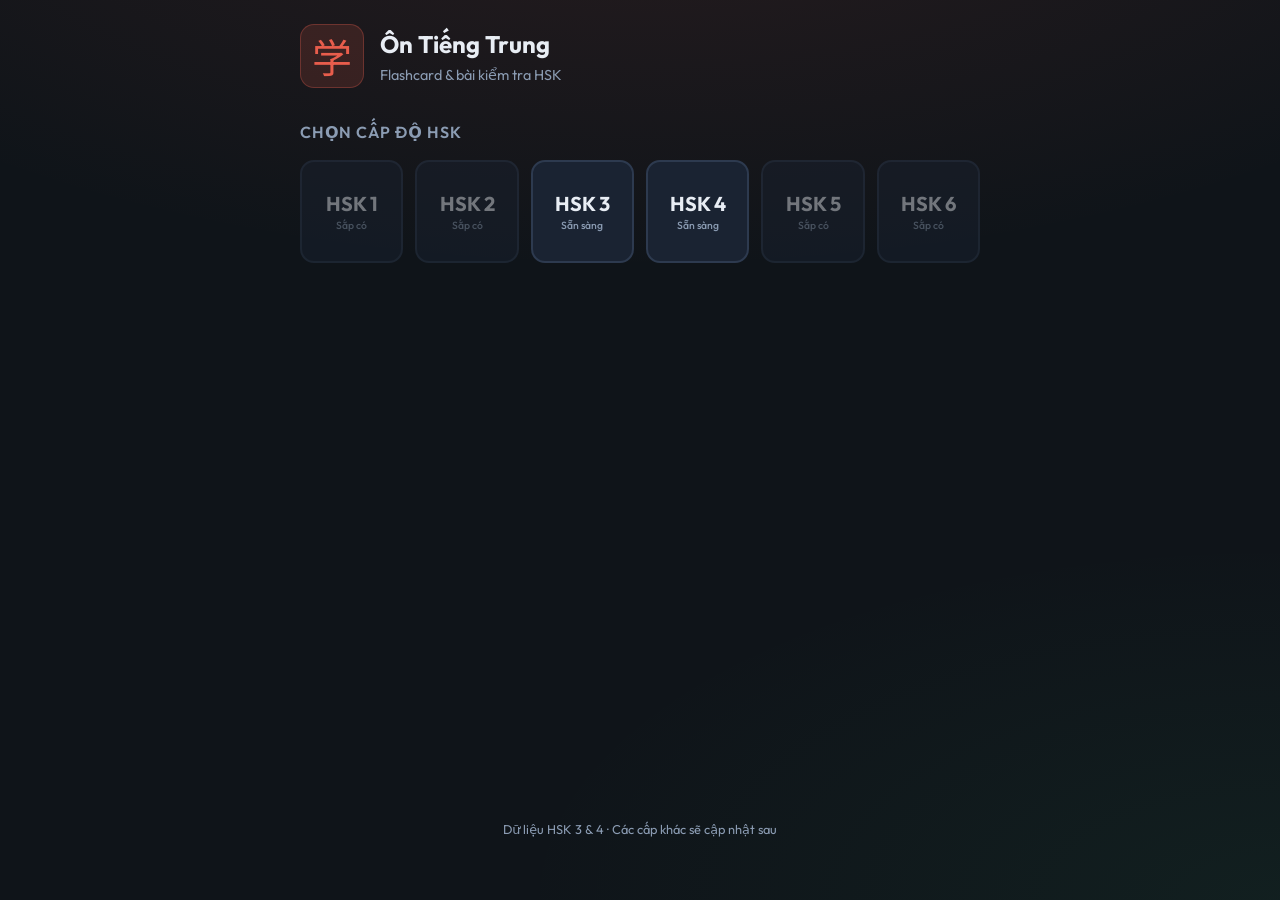
==== index.html @ 2de59445 "Add HSK flashcard and vocabulary test web app. HSK 3 and 4 vocabulary extracted from PDFs with flash" ====
<!DOCTYPE html>
<html lang="vi">
<head>
  <meta charset="UTF-8" />
  <meta name="viewport" content="width=device-width, initial-scale=1.0" />
  <title>Ôn Tiếng Trung — HSK Flashcard</title>
  <link rel="preconnect" href="https://fonts.googleapis.com" />
  <link rel="preconnect" href="https://fonts.gstatic.com" crossorigin />
  <link href="https://fonts.googleapis.com/css2?family=Noto+Sans+SC:wght@400;700&family=Outfit:wght@400;500;600;700&display=swap" rel="stylesheet" />
  <link rel="stylesheet" href="css/style.css" />
</head>
<body>
  <div class="app">
    <header class="header">
      <div class="logo">
        <span class="logo-hanzi">学</span>
        <div>
          <h1>Ôn Tiếng Trung</h1>
          <p>Flashcard &amp; bài kiểm tra HSK</p>
        </div>
      </div>
    </header>

    <main class="home">
      <section class="level-section">
        <h2>Chọn cấp độ HSK</h2>
        <div class="level-grid" id="levelGrid"></div>
      </section>

      <section class="mode-section hidden" id="modeSection">
        <p class="selected-level">Đang chọn: <strong id="selectedLevelLabel"></strong></p>
        <div class="mode-grid">
          <a class="mode-card" id="flashcardLink" href="#">
            <span class="mode-icon">📇</span>
            <h3>Flashcard</h3>
            <p>Hán tự · Pinyin · Tiếng Việt — lật thẻ để ôn</p>
          </a>
          <a class="mode-card" id="testZhLink" href="#">
            <span class="mode-icon">✍️</span>
            <h3>Test: Hán tự → Pinyin / Việt</h3>
            <p>Nhìn chữ Hán, gõ pinyin hoặc nghĩa tiếng Việt</p>
          </a>
          <a class="mode-card" id="testViLink" href="#">
            <span class="mode-icon">🈯</span>
            <h3>Test: Việt / Pinyin → Hán tự</h3>
            <p>Nhìn nghĩa hoặc pinyin, gõ chữ Hán tương ứng</p>
          </a>
        </div>
        <button type="button" class="btn btn-ghost" id="backToLevels">← Chọn cấp khác</button>
      </section>
    </main>

    <footer class="footer">
      <p>Dữ liệu HSK 3 &amp; 4 · Các cấp khác sẽ cập nhật sau</p>
    </footer>
  </div>
  <script src="js/config.js"></script>
  <script src="js/home.js"></script>
</body>
</html>
---- css/style.css ----
:root {
  --bg: #0f1419;
  --surface: #1a2332;
  --surface-hover: #243044;
  --border: #2d3a4f;
  --text: #e8edf4;
  --text-muted: #8b9cb3;
  --accent: #e85d4c;
  --accent-soft: rgba(232, 93, 76, 0.15);
  --success: #3dd68c;
  --error: #f07178;
  --hanzi: #ffd166;
  --radius: 14px;
  --shadow: 0 12px 40px rgba(0, 0, 0, 0.35);
  font-family: "Outfit", system-ui, sans-serif;
}

*,
*::before,
*::after {
  box-sizing: border-box;
}

body {
  margin: 0;
  min-height: 100vh;
  background: var(--bg);
  background-image:
    radial-gradient(ellipse 80% 50% at 50% -20%, rgba(232, 93, 76, 0.12), transparent),
    radial-gradient(ellipse 60% 40% at 100% 100%, rgba(61, 214, 140, 0.06), transparent);
  color: var(--text);
  line-height: 1.5;
}

.app {
  max-width: 720px;
  margin: 0 auto;
  padding: 1.5rem 1.25rem 3rem;
  min-height: 100vh;
  display: flex;
  flex-direction: column;
}

.header {
  margin-bottom: 2rem;
}

.logo {
  display: flex;
  align-items: center;
  gap: 1rem;
}

.logo-hanzi {
  font-family: "Noto Sans SC", serif;
  font-size: 2.5rem;
  width: 4rem;
  height: 4rem;
  display: flex;
  align-items: center;
  justify-content: center;
  background: var(--accent-soft);
  color: var(--accent);
  border-radius: var(--radius);
  border: 1px solid rgba(232, 93, 76, 0.3);
}

.logo h1 {
  margin: 0;
  font-size: 1.5rem;
  font-weight: 700;
}

.logo p {
  margin: 0.2rem 0 0;
  color: var(--text-muted);
  font-size: 0.9rem;
}

.home {
  flex: 1;
}

.level-section h2,
.mode-section h2 {
  font-size: 1rem;
  font-weight: 600;
  color: var(--text-muted);
  text-transform: uppercase;
  letter-spacing: 0.06em;
  margin: 0 0 1rem;
}

.level-grid {
  display: grid;
  grid-template-columns: repeat(3, 1fr);
  gap: 0.75rem;
}

@media (min-width: 480px) {
  .level-grid {
    grid-template-columns: repeat(6, 1fr);
  }
}

.level-btn {
  aspect-ratio: 1;
  border: 2px solid var(--border);
  background: var(--surface);
  color: var(--text);
  border-radius: var(--radius);
  font-family: inherit;
  font-size: 1.25rem;
  font-weight: 700;
  cursor: pointer;
  transition: border-color 0.2s, background 0.2s, transform 0.15s;
}

.level-btn:hover:not(:disabled) {
  border-color: var(--accent);
  background: var(--surface-hover);
  transform: translateY(-2px);
}

.level-btn.active {
  border-color: var(--accent);
  background: var(--accent-soft);
  color: var(--accent);
}

.level-btn:disabled {
  opacity: 0.45;
  cursor: not-allowed;
}

.level-btn .level-sub {
  display: block;
  font-size: 0.65rem;
  font-weight: 500;
  color: var(--text-muted);
  margin-top: 0.15rem;
}

.mode-section {
  margin-top: 2rem;
  animation: fadeIn 0.3s ease;
}

.mode-section.hidden {
  display: none;
}

.selected-level {
  color: var(--text-muted);
  margin: 0 0 1.25rem;
}

.selected-level strong {
  color: var(--hanzi);
}

.mode-grid {
  display: flex;
  flex-direction: column;
  gap: 0.75rem;
}

.mode-card {
  display: block;
  padding: 1.25rem 1.35rem;
  background: var(--surface);
  border: 1px solid var(--border);
  border-radius: var(--radius);
  text-decoration: none;
  color: inherit;
  transition: border-color 0.2s, background 0.2s;
}

.mode-card:hover {
  border-color: var(--accent);
  background: var(--surface-hover);
}

.mode-icon {
  font-size: 1.5rem;
}

.mode-card h3 {
  margin: 0.5rem 0 0.25rem;
  font-size: 1.05rem;
}

.mode-card p {
  margin: 0;
  font-size: 0.85rem;
  color: var(--text-muted);
}

.btn {
  font-family: inherit;
  font-size: 0.95rem;
  font-weight: 600;
  padding: 0.65rem 1.25rem;
  border-radius: 10px;
  border: none;
  cursor: pointer;
  transition: opacity 0.2s, transform 0.15s;
}

.btn:active {
  transform: scale(0.98);
}

.btn-primary {
  background: var(--accent);
  color: #fff;
}

.btn-primary:hover {
  opacity: 0.9;
}

.btn-ghost {
  background: transparent;
  color: var(--text-muted);
  border: 1px solid var(--border);
  margin-top: 1rem;
}

.btn-ghost:hover {
  color: var(--text);
  border-color: var(--text-muted);
}

.btn-block {
  width: 100%;
  margin-top: 0.5rem;
}

.footer {
  margin-top: auto;
  padding-top: 2rem;
  text-align: center;
  font-size: 0.8rem;
  color: var(--text-muted);
}

/* Study pages */
.app-study {
  max-width: 640px;
}

.study-header {
  display: flex;
  flex-wrap: wrap;
  align-items: center;
  gap: 0.5rem 1rem;
  margin-bottom: 1.5rem;
}

.back-link {
  color: var(--text-muted);
  text-decoration: none;
  font-size: 0.9rem;
}

.back-link:hover {
  color: var(--accent);
}

.study-badge {
  background: var(--accent-soft);
  color: var(--accent);
  padding: 0.25rem 0.65rem;
  border-radius: 999px;
  font-size: 0.8rem;
  font-weight: 600;
}

.study-badge-mode {
  background: rgba(61, 214, 140, 0.15);
  color: var(--success);
}

.progress-text {
  margin-left: auto;
  font-size: 0.85rem;
  color: var(--text-muted);
}

/* Flashcard */
.flashcard-main {
  flex: 1;
  display: flex;
  flex-direction: column;
  align-items: center;
}

.card-scene {
  perspective: 1200px;
  width: 100%;
  max-width: 420px;
  margin: 1rem 0;
}

.flashcard {
  position: relative;
  width: 100%;
  min-height: 280px;
  transform-style: preserve-3d;
  transition: transform 0.55s cubic-bezier(0.4, 0.2, 0.2, 1);
  cursor: pointer;
  outline: none;
}

.flashcard.flipped {
  transform: rotateY(180deg);
}

.flashcard-face {
  position: absolute;
  inset: 0;
  backface-visibility: hidden;
  -webkit-backface-visibility: hidden;
  display: flex;
  flex-direction: column;
  align-items: center;
  justify-content: center;
  padding: 2rem 1.5rem;
  background: var(--surface);
  border: 1px solid var(--border);
  border-radius: var(--radius);
  box-shadow: var(--shadow);
}

.flashcard-back {
  transform: rotateY(180deg);
}

.card-label {
  font-size: 0.7rem;
  text-transform: uppercase;
  letter-spacing: 0.08em;
  color: var(--text-muted);
  margin-bottom: 0.35rem;
}

.card-hanzi {
  font-family: "Noto Sans SC", serif;
  font-size: clamp(3rem, 12vw, 4.5rem);
  font-weight: 700;
  color: var(--hanzi);
  margin: 0;
  line-height: 1.2;
}

.card-pinyin {
  font-size: 1.75rem;
  color: var(--accent);
  margin: 0 0 1rem;
}

.card-meaning {
  font-size: 1.15rem;
  text-align: center;
  margin: 0;
  max-width: 90%;
}

.card-example {
  margin-top: 1rem;
  font-size: 0.85rem;
  color: var(--text-muted);
  text-align: center;
  font-family: "Noto Sans SC", serif;
}

.card-example.hidden {
  display: none;
}

.flip-hint {
  font-size: 0.8rem;
  color: var(--text-muted);
  margin: 0 0 1.5rem;
}

.study-controls {
  display: flex;
  gap: 0.75rem;
  flex-wrap: wrap;
  justify-content: center;
}

/* Test */
.test-main {
  flex: 1;
}

.test-setup h2,
.test-result h2 {
  margin: 0 0 1.25rem;
  font-size: 1.25rem;
}

.field {
  display: block;
  margin-bottom: 1rem;
}

.field span {
  display: block;
  font-size: 0.85rem;
  color: var(--text-muted);
  margin-bottom: 0.35rem;
}

.field select {
  width: 100%;
  padding: 0.65rem 0.85rem;
  font-family: inherit;
  font-size: 1rem;
  background: var(--surface);
  border: 1px solid var(--border);
  border-radius: 10px;
  color: var(--text);
}

.hidden {
  display: none !important;
}

.quiz-progress {
  margin-bottom: 1.5rem;
}

.quiz-progress-bar {
  height: 6px;
  background: var(--border);
  border-radius: 999px;
  overflow: hidden;
  margin-bottom: 0.5rem;
}

.quiz-progress-fill {
  height: 100%;
  width: 0%;
  background: var(--accent);
  border-radius: 999px;
  transition: width 0.3s ease;
}

#quizProgressText {
  font-size: 0.85rem;
  color: var(--text-muted);
}

.quiz-prompt {
  background: var(--surface);
  border: 1px solid var(--border);
  border-radius: var(--radius);
  padding: 2rem 1.5rem;
  text-align: center;
  margin-bottom: 1.5rem;
  min-height: 160px;
  display: flex;
  flex-direction: column;
  align-items: center;
  justify-content: center;
}

.quiz-question {
  margin: 0;
  font-family: "Noto Sans SC", serif;
  font-size: clamp(2.5rem, 10vw, 3.5rem);
  font-weight: 700;
  color: var(--hanzi);
}

.quiz-question.prompt-vi {
  font-family: "Outfit", sans-serif;
  font-size: 1.35rem;
  color: var(--text);
  font-weight: 500;
}

.quiz-question.prompt-pinyin {
  font-family: "Outfit", sans-serif;
  font-size: 2rem;
  color: var(--accent);
  font-weight: 600;
}

.answer-form {
  display: flex;
  flex-direction: column;
  gap: 0.75rem;
}

.answer-input {
  width: 100%;
  padding: 0.85rem 1rem;
  font-size: 1.1rem;
  font-family: inherit;
  background: var(--surface);
  border: 2px solid var(--border);
  border-radius: 10px;
  color: var(--text);
}

.answer-input:focus {
  outline: none;
  border-color: var(--accent);
}

.quiz-feedback {
  margin-top: 1rem;
  padding: 1rem;
  border-radius: var(--radius);
}

.quiz-feedback.correct {
  background: rgba(61, 214, 140, 0.12);
  border: 1px solid rgba(61, 214, 140, 0.35);
}

.quiz-feedback.wrong {
  background: rgba(240, 113, 120, 0.12);
  border: 1px solid rgba(240, 113, 120, 0.35);
}

#feedbackText {
  margin: 0 0 0.5rem;
  font-weight: 600;
}

.correct-answer {
  margin: 0 0 1rem;
  color: var(--text-muted);
  font-size: 0.95rem;
}

.result-score {
  font-size: 2rem;
  font-weight: 700;
  color: var(--hanzi);
  margin: 0 0 1.5rem;
}

.result-list {
  list-style: none;
  padding: 0;
  margin: 0 0 1.5rem;
  max-height: 280px;
  overflow-y: auto;
}

.result-list li {
  padding: 0.5rem 0;
  border-bottom: 1px solid var(--border);
  font-size: 0.9rem;
  color: var(--text-muted);
}

.result-list .wrong-q {
  color: var(--error);
}

@keyframes fadeIn {
  from {
    opacity: 0;
    transform: translateY(8px);
  }
  to {
    opacity: 1;
    transform: translateY(0);
  }
}
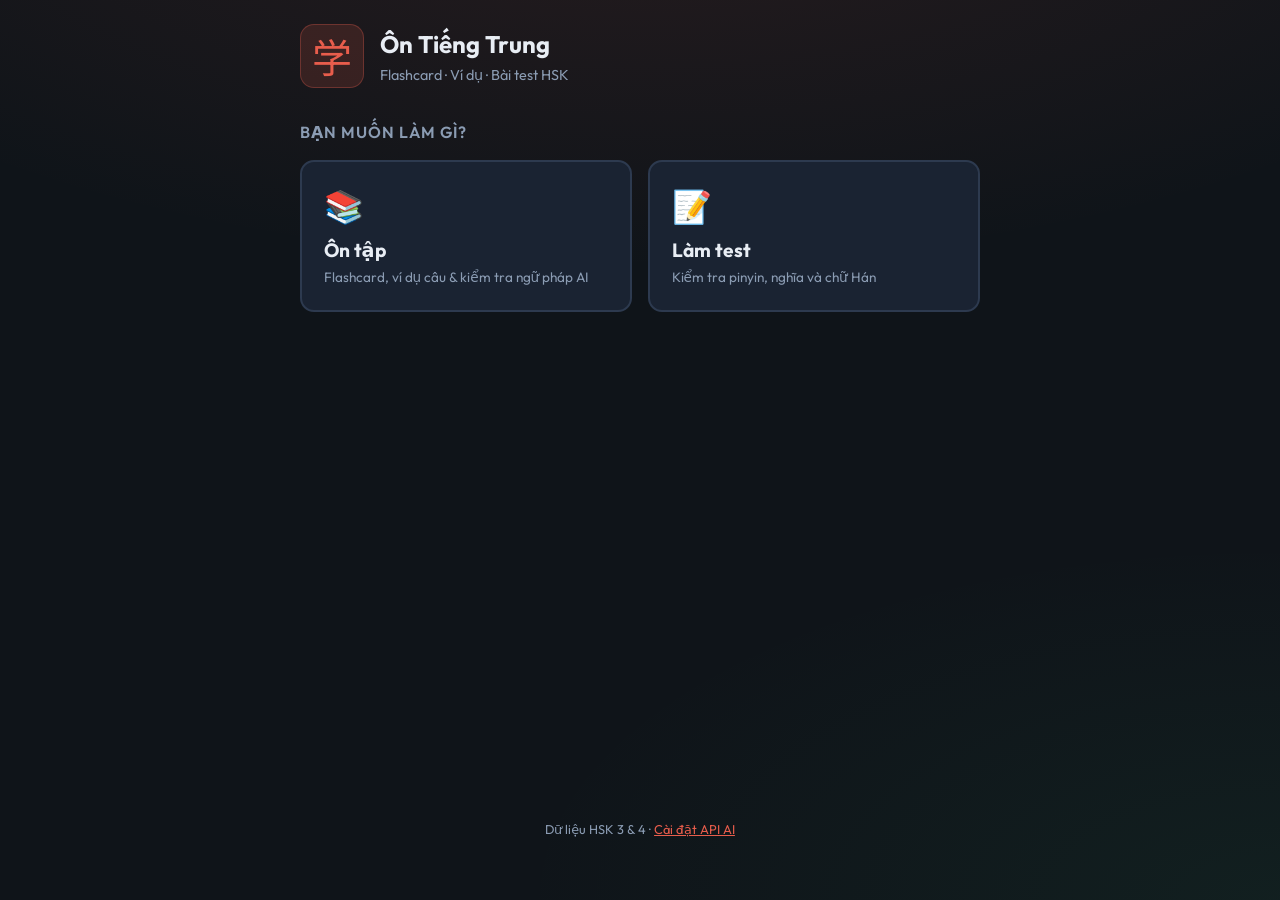
==== commit 2d326877: "Restructure navigation and add AI example grammar check. Home flow is now study or test, then HSK le" ====
--- a/index.html
+++ b/index.html
@@ -3,7 +3,7 @@
 <head>
   <meta charset="UTF-8" />
   <meta name="viewport" content="width=device-width, initial-scale=1.0" />
-  <title>Ôn Tiếng Trung — HSK Flashcard</title>
+  <title>Ôn Tiếng Trung — HSK</title>
   <link rel="preconnect" href="https://fonts.googleapis.com" />
   <link rel="preconnect" href="https://fonts.gstatic.com" crossorigin />
   <link href="https://fonts.googleapis.com/css2?family=Noto+Sans+SC:wght@400;700&family=Outfit:wght@400;500;600;700&display=swap" rel="stylesheet" />
@@ -16,45 +16,68 @@
         <span class="logo-hanzi">学</span>
         <div>
           <h1>Ôn Tiếng Trung</h1>
-          <p>Flashcard &amp; bài kiểm tra HSK</p>
+          <p>Flashcard · Ví dụ · Bài test HSK</p>
         </div>
       </div>
     </header>
 
     <main class="home">
-      <section class="level-section">
-        <h2>Chọn cấp độ HSK</h2>
+      <!-- Bước 1: Ôn tập / Làm test -->
+      <section class="nav-step" id="stepFlow">
+        <h2>Bạn muốn làm gì?</h2>
+        <div class="flow-grid">
+          <button type="button" class="flow-card" data-flow="study">
+            <span class="flow-icon">📚</span>
+            <h3>Ôn tập</h3>
+            <p>Flashcard, ví dụ câu &amp; kiểm tra ngữ pháp AI</p>
+          </button>
+          <button type="button" class="flow-card" data-flow="test">
+            <span class="flow-icon">📝</span>
+            <h3>Làm test</h3>
+            <p>Kiểm tra pinyin, nghĩa và chữ Hán</p>
+          </button>
+        </div>
+      </section>
+
+      <!-- Bước 2: Chọn HSK -->
+      <section class="nav-step hidden" id="stepLevel">
+        <button type="button" class="btn-back-step" id="backToFlow">← Quay lại</button>
+        <h2 id="levelStepTitle">Chọn cấp HSK</h2>
+        <p class="step-context" id="flowContextLabel"></p>
         <div class="level-grid" id="levelGrid"></div>
       </section>
 
-      <section class="mode-section hidden" id="modeSection">
-        <p class="selected-level">Đang chọn: <strong id="selectedLevelLabel"></strong></p>
-        <div class="mode-grid">
-          <a class="mode-card" id="flashcardLink" href="#">
-            <span class="mode-icon">📇</span>
-            <h3>Flashcard</h3>
-            <p>Hán tự · Pinyin · Tiếng Việt — lật thẻ để ôn</p>
-          </a>
-          <a class="mode-card" id="testZhLink" href="#">
-            <span class="mode-icon">✍️</span>
-            <h3>Test: Hán tự → Pinyin / Việt</h3>
-            <p>Nhìn chữ Hán, gõ pinyin hoặc nghĩa tiếng Việt</p>
-          </a>
-          <a class="mode-card" id="testViLink" href="#">
-            <span class="mode-icon">🈯</span>
-            <h3>Test: Việt / Pinyin → Hán tự</h3>
-            <p>Nhìn nghĩa hoặc pinyin, gõ chữ Hán tương ứng</p>
-          </a>
-        </div>
-        <button type="button" class="btn btn-ghost" id="backToLevels">← Chọn cấp khác</button>
+      <!-- Bước 3: Chọn chế độ con -->
+      <section class="nav-step hidden" id="stepMode">
+        <button type="button" class="btn-back-step" id="backToLevel">← Chọn cấp khác</button>
+        <h2 id="modeStepTitle">Chọn nội dung</h2>
+        <p class="step-context" id="selectedLevelLabel"></p>
+        <div class="mode-grid" id="modeGrid"></div>
       </section>
     </main>
 
     <footer class="footer">
-      <p>Dữ liệu HSK 3 &amp; 4 · Các cấp khác sẽ cập nhật sau</p>
+      <p>Dữ liệu HSK 3 &amp; 4 · <button type="button" class="link-btn" id="openApiSettings">Cài đặt API AI</button></p>
     </footer>
   </div>
+
+  <dialog class="modal" id="apiModal">
+    <form method="dialog" id="apiForm">
+      <h3>Cài đặt AI (Gemini)</h3>
+      <p class="modal-desc">Dùng để kiểm tra ngữ pháp ở phần <strong>Ví dụ</strong>. Lấy API key miễn phí tại <a href="https://aistudio.google.com/apikey" target="_blank" rel="noopener">Google AI Studio</a>. Key chỉ lưu trên trình duyệt của bạn.</p>
+      <label class="field">
+        <span>Gemini API Key</span>
+        <input type="password" id="apiKeyInput" class="answer-input" placeholder="AIza..." autocomplete="off" />
+      </label>
+      <div class="modal-actions">
+        <button type="button" class="btn btn-ghost" id="apiCancel">Hủy</button>
+        <button type="submit" class="btn btn-primary">Lưu</button>
+      </div>
+    </form>
+  </dialog>
+
   <script src="js/config.js"></script>
+  <script src="js/ai-grammar.js"></script>
   <script src="js/home.js"></script>
 </body>
 </html>
--- a/css/style.css
+++ b/css/style.css
@@ -81,6 +81,103 @@
   flex: 1;
 }
 
+.nav-step.hidden {
+  display: none;
+}
+
+.nav-step {
+  animation: fadeIn 0.3s ease;
+}
+
+.btn-back-step {
+  font-family: inherit;
+  font-size: 0.9rem;
+  color: var(--text-muted);
+  background: none;
+  border: none;
+  padding: 0;
+  margin-bottom: 1rem;
+  cursor: pointer;
+}
+
+.btn-back-step:hover {
+  color: var(--accent);
+}
+
+.step-context {
+  color: var(--text-muted);
+  margin: -0.5rem 0 1.25rem;
+  font-size: 0.95rem;
+}
+
+.flow-grid {
+  display: grid;
+  grid-template-columns: 1fr 1fr;
+  gap: 1rem;
+}
+
+@media (max-width: 420px) {
+  .flow-grid {
+    grid-template-columns: 1fr;
+  }
+}
+
+.flow-card {
+  display: flex;
+  flex-direction: column;
+  align-items: flex-start;
+  text-align: left;
+  padding: 1.5rem 1.35rem;
+  background: var(--surface);
+  border: 2px solid var(--border);
+  border-radius: var(--radius);
+  color: inherit;
+  font-family: inherit;
+  cursor: pointer;
+  transition: border-color 0.2s, background 0.2s, transform 0.15s;
+}
+
+.flow-card:hover {
+  border-color: var(--accent);
+  background: var(--surface-hover);
+  transform: translateY(-2px);
+}
+
+.flow-icon {
+  font-size: 2rem;
+}
+
+.flow-card h3 {
+  margin: 0.75rem 0 0.35rem;
+  font-size: 1.2rem;
+}
+
+.flow-card p {
+  margin: 0;
+  font-size: 0.85rem;
+  color: var(--text-muted);
+}
+
+.nav-step h2 {
+  font-size: 1rem;
+  font-weight: 600;
+  color: var(--text-muted);
+  text-transform: uppercase;
+  letter-spacing: 0.06em;
+  margin: 0 0 1rem;
+}
+
+.link-btn {
+  font-family: inherit;
+  font-size: inherit;
+  color: var(--accent);
+  background: none;
+  border: none;
+  padding: 0;
+  cursor: pointer;
+  text-decoration: underline;
+}
+
 .level-section h2,
 .mode-section h2 {
   font-size: 1rem;
@@ -566,6 +663,211 @@
   color: var(--error);
 }
 
+.btn-sm {
+  margin-top: 0;
+  padding: 0.35rem 0.75rem;
+  font-size: 0.8rem;
+}
+
+/* Examples + AI */
+.examples-main {
+  flex: 1;
+  display: flex;
+  flex-direction: column;
+  gap: 1.25rem;
+}
+
+.word-panel {
+  background: var(--surface);
+  border: 1px solid var(--border);
+  border-radius: var(--radius);
+  padding: 1.25rem;
+  text-align: center;
+}
+
+.word-panel-hanzi {
+  font-family: "Noto Sans SC", serif;
+  font-size: 2.5rem;
+  font-weight: 700;
+  color: var(--hanzi);
+  margin: 0.25rem 0;
+}
+
+.word-panel-meta {
+  margin: 0;
+  color: var(--text-muted);
+  font-size: 0.95rem;
+}
+
+.example-ref,
+.example-practice {
+  background: var(--surface);
+  border: 1px solid var(--border);
+  border-radius: var(--radius);
+  padding: 1.25rem;
+}
+
+.example-ref h2,
+.example-practice h2 {
+  margin: 0 0 0.75rem;
+  font-size: 0.85rem;
+  text-transform: uppercase;
+  letter-spacing: 0.06em;
+  color: var(--text-muted);
+}
+
+.example-zh {
+  font-family: "Noto Sans SC", serif;
+  font-size: 1.25rem;
+  margin: 0 0 0.5rem;
+  line-height: 1.6;
+}
+
+.example-py {
+  margin: 0 0 0.35rem;
+  color: var(--accent);
+  font-size: 0.95rem;
+}
+
+.example-vi {
+  margin: 0;
+  color: var(--text-muted);
+  font-size: 0.9rem;
+}
+
+.practice-hint {
+  margin: 0 0 0.75rem;
+  font-size: 0.9rem;
+  color: var(--text-muted);
+}
+
+.example-textarea {
+  width: 100%;
+  padding: 0.85rem 1rem;
+  font-size: 1.1rem;
+  font-family: "Noto Sans SC", serif;
+  background: var(--bg);
+  border: 2px solid var(--border);
+  border-radius: 10px;
+  color: var(--text);
+  resize: vertical;
+  margin-bottom: 0.75rem;
+}
+
+.example-textarea:focus {
+  outline: none;
+  border-color: var(--accent);
+}
+
+.ai-loading {
+  text-align: center;
+  color: var(--text-muted);
+  font-size: 0.9rem;
+}
+
+.ai-result {
+  padding: 1rem 1.15rem;
+  border-radius: var(--radius);
+  border: 1px solid var(--border);
+}
+
+.ai-result.ai-pass {
+  background: rgba(61, 214, 140, 0.1);
+  border-color: rgba(61, 214, 140, 0.35);
+}
+
+.ai-result.ai-fail {
+  background: rgba(240, 113, 120, 0.1);
+  border-color: rgba(240, 113, 120, 0.35);
+}
+
+.ai-score-row {
+  display: flex;
+  align-items: center;
+  gap: 0.75rem;
+  margin-bottom: 0.5rem;
+}
+
+.ai-score {
+  font-size: 1.5rem;
+  font-weight: 700;
+  color: var(--hanzi);
+}
+
+.ai-verdict {
+  font-weight: 600;
+  font-size: 0.9rem;
+}
+
+.ai-pass .ai-verdict {
+  color: var(--success);
+}
+
+.ai-fail .ai-verdict {
+  color: var(--error);
+}
+
+.ai-summary {
+  margin: 0 0 0.75rem;
+}
+
+.ai-issues {
+  margin: 0 0 0.75rem;
+  padding-left: 1.25rem;
+  color: var(--text-muted);
+  font-size: 0.9rem;
+}
+
+.ai-suggestion {
+  margin: 0;
+  font-family: "Noto Sans SC", serif;
+  font-size: 1rem;
+  color: var(--accent);
+}
+
+.modal {
+  border: 1px solid var(--border);
+  border-radius: var(--radius);
+  padding: 0;
+  background: var(--surface);
+  color: var(--text);
+  max-width: 420px;
+  width: calc(100% - 2rem);
+}
+
+.modal::backdrop {
+  background: rgba(0, 0, 0, 0.6);
+}
+
+.modal form {
+  padding: 1.5rem;
+}
+
+.modal h3 {
+  margin: 0 0 0.5rem;
+}
+
+.modal-desc {
+  font-size: 0.85rem;
+  color: var(--text-muted);
+  margin: 0 0 1rem;
+}
+
+.modal-desc a {
+  color: var(--accent);
+}
+
+.modal-actions {
+  display: flex;
+  gap: 0.75rem;
+  justify-content: flex-end;
+  margin-top: 1rem;
+}
+
+.modal-actions .btn-ghost {
+  margin-top: 0;
+}
+
 @keyframes fadeIn {
   from {
     opacity: 0;
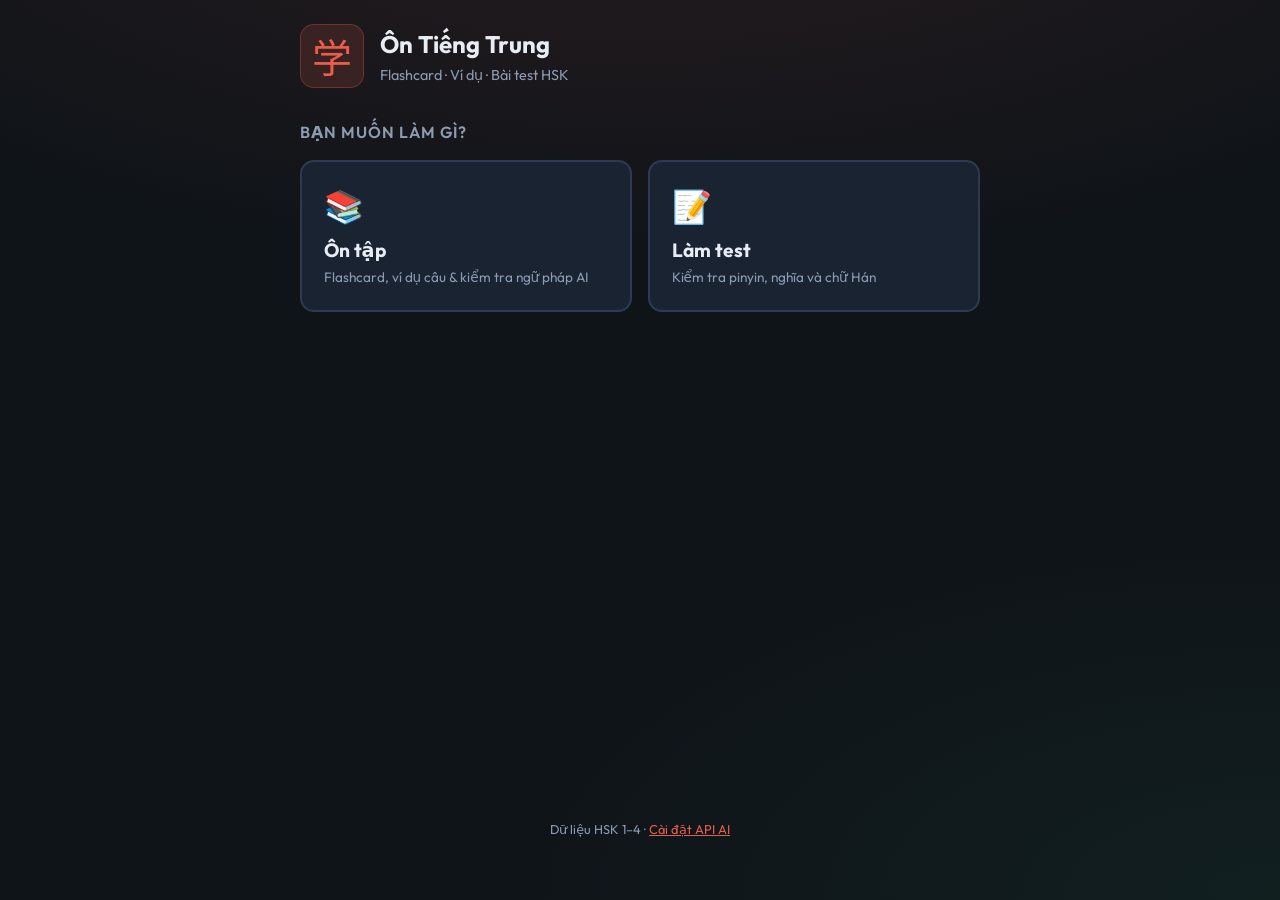
==== commit 6c99090d: "Add HSK 1 and HSK 2 vocabulary from standard-format PDFs. Enable levels 1–2 in the app with table-ba" ====
--- a/index.html
+++ b/index.html
@@ -7,7 +7,7 @@
   <link rel="preconnect" href="https://fonts.googleapis.com" />
   <link rel="preconnect" href="https://fonts.gstatic.com" crossorigin />
   <link href="https://fonts.googleapis.com/css2?family=Noto+Sans+SC:wght@400;700&family=Outfit:wght@400;500;600;700&display=swap" rel="stylesheet" />
-  <link rel="stylesheet" href="css/style.css" />
+  <link rel="stylesheet" href="css/style.css?v=4" />
 </head>
 <body>
   <div class="app">
@@ -57,7 +57,7 @@
     </main>
 
     <footer class="footer">
-      <p>Dữ liệu HSK 3 &amp; 4 · <button type="button" class="link-btn" id="openApiSettings">Cài đặt API AI</button></p>
+      <p>Dữ liệu HSK 1–4 · <button type="button" class="link-btn" id="openApiSettings">Cài đặt API AI</button></p>
     </footer>
   </div>
 
--- a/css/style.css
+++ b/css/style.css
@@ -391,6 +391,13 @@
   display: flex;
   flex-direction: column;
   align-items: center;
+  width: 100%;
+}
+
+.flashcard-example {
+  width: 100%;
+  max-width: 420px;
+  margin-top: 0.5rem;
 }
 
 .card-scene {
@@ -410,6 +417,10 @@
   outline: none;
 }
 
+.flashcard.flashcard-tall {
+  min-height: 420px;
+}
+
 .flashcard.flipped {
   transform: rotateY(180deg);
 }
@@ -432,6 +443,53 @@
 
 .flashcard-back {
   transform: rotateY(180deg);
+  align-items: stretch;
+  justify-content: flex-start;
+}
+
+.card-back-scroll {
+  width: 100%;
+  max-height: 100%;
+  overflow-y: auto;
+  text-align: center;
+  padding: 0.25rem 0;
+}
+
+.card-divider {
+  border: none;
+  border-top: 1px solid var(--border);
+  margin: 1rem 0 0.75rem;
+}
+
+.card-example-block {
+  width: 100%;
+  text-align: left;
+  margin-top: 0.25rem;
+}
+
+.card-ex-zh {
+  font-family: "Noto Sans SC", serif;
+  font-size: 1.05rem;
+  line-height: 1.55;
+  margin: 0 0 0.75rem;
+  color: var(--hanzi);
+  text-align: center;
+}
+
+.example-meaning-compact {
+  margin-top: 0;
+  padding: 0.75rem 0.85rem;
+}
+
+.btn-pinyin-sm {
+  font-size: 0.9rem;
+  padding: 0.6rem 0.85rem;
+}
+
+.flip-hint-front {
+  margin-top: 1rem;
+  font-size: 0.8rem;
+  color: var(--text-muted);
 }
 
 .card-label {
@@ -723,16 +781,85 @@
   line-height: 1.6;
 }
 
-.example-py {
-  margin: 0 0 0.35rem;
-  color: var(--accent);
-  font-size: 0.95rem;
+.example-meaning-box {
+  margin-top: 1.25rem;
+  padding: 1rem 1.1rem;
+  background: rgba(61, 214, 140, 0.12);
+  border: 1px solid rgba(61, 214, 140, 0.4);
+  border-radius: 12px;
+}
+
+.example-vi-label,
+.example-py-label {
+  margin: 0 0 0.5rem;
+  font-size: 0.75rem;
+  font-weight: 700;
+  text-transform: uppercase;
+  letter-spacing: 0.08em;
+  color: var(--success);
 }
 
 .example-vi {
   margin: 0;
-  color: var(--text-muted);
-  font-size: 0.9rem;
+  color: var(--text);
+  font-size: 1.05rem;
+  line-height: 1.6;
+  font-weight: 500;
+}
+
+.btn-pinyin-toggle {
+  display: block;
+  width: 100%;
+  margin-top: 1rem;
+  font-family: inherit;
+  font-size: 1rem;
+  font-weight: 600;
+  padding: 0.75rem 1rem;
+  border-radius: 10px;
+  border: 2px solid var(--accent);
+  background: var(--accent-soft);
+  color: var(--accent);
+  cursor: pointer;
+  transition: background 0.2s, transform 0.15s;
+}
+
+.btn-pinyin-toggle:hover:not(:disabled) {
+  background: rgba(232, 93, 76, 0.25);
+  transform: translateY(-1px);
+}
+
+.btn-pinyin-toggle.is-open {
+  background: var(--accent);
+  color: #fff;
+}
+
+.btn-pinyin-toggle:disabled {
+  opacity: 0.5;
+  cursor: not-allowed;
+}
+
+.example-pinyin-box {
+  margin-top: 0.75rem;
+  padding: 1rem 1.1rem;
+  background: rgba(232, 93, 76, 0.1);
+  border: 1px solid rgba(232, 93, 76, 0.35);
+  border-radius: 12px;
+  animation: fadeIn 0.25s ease;
+}
+
+.example-pinyin-box.is-collapsed {
+  display: none;
+}
+
+.example-py-label {
+  color: var(--accent);
+}
+
+.example-py {
+  margin: 0;
+  color: var(--accent);
+  font-size: 1rem;
+  line-height: 1.55;
 }
 
 .practice-hint {
@@ -807,6 +934,11 @@
   color: var(--error);
 }
 
+.ai-result.ai-error .ai-summary {
+  color: var(--text);
+  font-size: 0.95rem;
+}
+
 .ai-summary {
   margin: 0 0 0.75rem;
 }
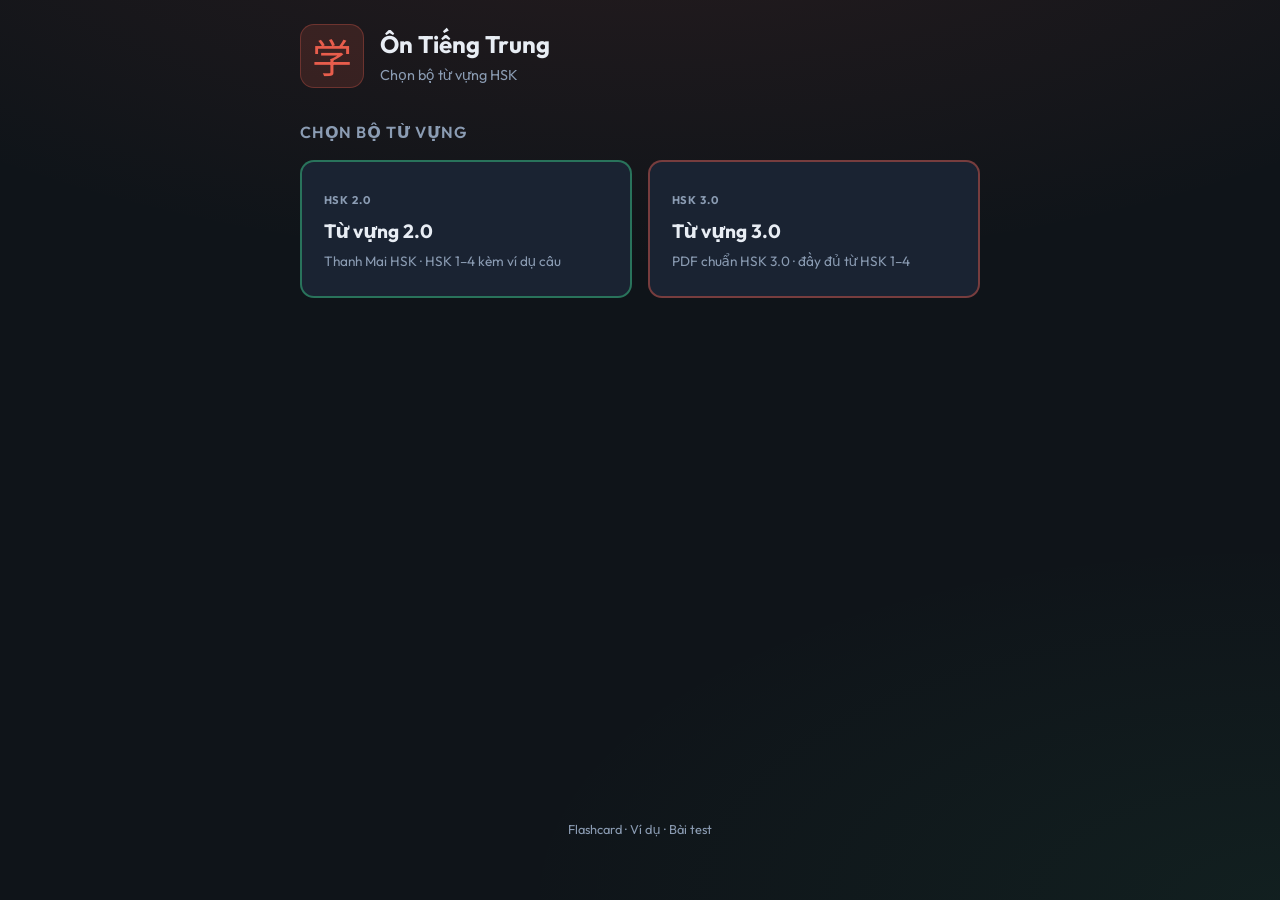
==== commit 538da672: "Add HSK 2.0 vs 3.0 vocabulary picker with separate word lists. Landing page chooses vocab version; e" ====
--- a/index.html
+++ b/index.html
@@ -3,11 +3,11 @@
 <head>
   <meta charset="UTF-8" />
   <meta name="viewport" content="width=device-width, initial-scale=1.0" />
-  <title>Ôn Tiếng Trung — HSK</title>
+  <title>Ôn Tiếng Trung — Chọn bộ từ</title>
   <link rel="preconnect" href="https://fonts.googleapis.com" />
   <link rel="preconnect" href="https://fonts.gstatic.com" crossorigin />
   <link href="https://fonts.googleapis.com/css2?family=Noto+Sans+SC:wght@400;700&family=Outfit:wght@400;500;600;700&display=swap" rel="stylesheet" />
-  <link rel="stylesheet" href="css/style.css?v=4" />
+  <link rel="stylesheet" href="css/style.css?v=10" />
 </head>
 <body>
   <div class="app">
@@ -16,68 +16,35 @@
         <span class="logo-hanzi">学</span>
         <div>
           <h1>Ôn Tiếng Trung</h1>
-          <p>Flashcard · Ví dụ · Bài test HSK</p>
+          <p>Chọn bộ từ vựng HSK</p>
         </div>
       </div>
     </header>
 
     <main class="home">
-      <!-- Bước 1: Ôn tập / Làm test -->
-      <section class="nav-step" id="stepFlow">
-        <h2>Bạn muốn làm gì?</h2>
-        <div class="flow-grid">
-          <button type="button" class="flow-card" data-flow="study">
-            <span class="flow-icon">📚</span>
-            <h3>Ôn tập</h3>
-            <p>Flashcard, ví dụ câu &amp; kiểm tra ngữ pháp AI</p>
-          </button>
-          <button type="button" class="flow-card" data-flow="test">
-            <span class="flow-icon">📝</span>
-            <h3>Làm test</h3>
-            <p>Kiểm tra pinyin, nghĩa và chữ Hán</p>
-          </button>
+      <section class="nav-step" id="stepVersion">
+        <h2>Chọn bộ từ vựng</h2>
+        <div class="version-grid">
+          <a class="version-card version-card-2" id="pickV2" href="#">
+            <span class="version-tag">HSK 2.0</span>
+            <h3>Từ vựng 2.0</h3>
+            <p>Thanh Mai HSK · HSK 1–4 kèm ví dụ câu</p>
+          </a>
+          <a class="version-card version-card-3" id="pickV3" href="#">
+            <span class="version-tag">HSK 3.0</span>
+            <h3>Từ vựng 3.0</h3>
+            <p>PDF chuẩn HSK 3.0 · đầy đủ từ HSK 1–4</p>
+          </a>
         </div>
-      </section>
-
-      <!-- Bước 2: Chọn HSK -->
-      <section class="nav-step hidden" id="stepLevel">
-        <button type="button" class="btn-back-step" id="backToFlow">← Quay lại</button>
-        <h2 id="levelStepTitle">Chọn cấp HSK</h2>
-        <p class="step-context" id="flowContextLabel"></p>
-        <div class="level-grid" id="levelGrid"></div>
-      </section>
-
-      <!-- Bước 3: Chọn chế độ con -->
-      <section class="nav-step hidden" id="stepMode">
-        <button type="button" class="btn-back-step" id="backToLevel">← Chọn cấp khác</button>
-        <h2 id="modeStepTitle">Chọn nội dung</h2>
-        <p class="step-context" id="selectedLevelLabel"></p>
-        <div class="mode-grid" id="modeGrid"></div>
       </section>
     </main>
 
     <footer class="footer">
-      <p>Dữ liệu HSK 1–4 · <button type="button" class="link-btn" id="openApiSettings">Cài đặt API AI</button></p>
+      <p>Flashcard · Ví dụ · Bài test</p>
     </footer>
   </div>
 
-  <dialog class="modal" id="apiModal">
-    <form method="dialog" id="apiForm">
-      <h3>Cài đặt AI (Gemini)</h3>
-      <p class="modal-desc">Dùng để kiểm tra ngữ pháp ở phần <strong>Ví dụ</strong>. Lấy API key miễn phí tại <a href="https://aistudio.google.com/apikey" target="_blank" rel="noopener">Google AI Studio</a>. Key chỉ lưu trên trình duyệt của bạn.</p>
-      <label class="field">
-        <span>Gemini API Key</span>
-        <input type="password" id="apiKeyInput" class="answer-input" placeholder="AIza..." autocomplete="off" />
-      </label>
-      <div class="modal-actions">
-        <button type="button" class="btn btn-ghost" id="apiCancel">Hủy</button>
-        <button type="submit" class="btn btn-primary">Lưu</button>
-      </div>
-    </form>
-  </dialog>
-
-  <script src="js/config.js"></script>
-  <script src="js/ai-grammar.js"></script>
-  <script src="js/home.js"></script>
+  <script src="js/config.js?v=10"></script>
+  <script src="js/start.js?v=10"></script>
 </body>
 </html>
--- a/css/style.css
+++ b/css/style.css
@@ -43,6 +43,96 @@
 
 .header {
   margin-bottom: 2rem;
+  display: flex;
+  flex-wrap: wrap;
+  align-items: flex-start;
+  gap: 0.75rem 1rem;
+}
+
+.header .logo {
+  flex: 1;
+  min-width: 200px;
+}
+
+.version-switch {
+  font-size: 0.85rem;
+  color: var(--text-muted);
+  text-decoration: none;
+  margin-top: 0.5rem;
+}
+
+.version-switch:hover {
+  color: var(--accent);
+}
+
+#versionBadge {
+  margin-top: 0.45rem;
+}
+
+.version-grid {
+  display: grid;
+  grid-template-columns: 1fr 1fr;
+  gap: 1rem;
+}
+
+@media (max-width: 520px) {
+  .version-grid {
+    grid-template-columns: 1fr;
+  }
+}
+
+.version-card {
+  display: block;
+  padding: 1.5rem 1.35rem;
+  background: var(--surface);
+  border: 2px solid var(--border);
+  border-radius: var(--radius);
+  text-decoration: none;
+  color: inherit;
+  transition: border-color 0.2s, transform 0.15s, background 0.2s;
+}
+
+.version-card:hover {
+  transform: translateY(-2px);
+}
+
+.version-card-2:hover,
+.version-card-2 {
+  border-color: rgba(61, 214, 140, 0.45);
+}
+
+.version-card-2:hover {
+  background: rgba(61, 214, 140, 0.08);
+}
+
+.version-card-3:hover,
+.version-card-3 {
+  border-color: rgba(232, 93, 76, 0.45);
+}
+
+.version-card-3:hover {
+  background: var(--accent-soft);
+}
+
+.version-tag {
+  display: inline-block;
+  font-size: 0.7rem;
+  font-weight: 700;
+  text-transform: uppercase;
+  letter-spacing: 0.08em;
+  color: var(--text-muted);
+  margin-bottom: 0.5rem;
+}
+
+.version-card h3 {
+  margin: 0 0 0.35rem;
+  font-size: 1.2rem;
+}
+
+.version-card p {
+  margin: 0;
+  font-size: 0.85rem;
+  color: var(--text-muted);
 }
 
 .logo {
@@ -317,6 +407,28 @@
   opacity: 0.9;
 }
 
+.btn-danger {
+  background: #e63946;
+  color: #fff;
+  border: 2px solid #e63946;
+  font-weight: 700;
+}
+
+.btn-danger:hover:not(:disabled) {
+  background: #d62839;
+  border-color: #d62839;
+}
+
+.btn-danger.is-open {
+  background: #9d0208;
+  border-color: #9d0208;
+}
+
+.btn-danger:disabled {
+  opacity: 0.4;
+  cursor: not-allowed;
+}
+
 .btn-ghost {
   background: transparent;
   color: var(--text-muted);
@@ -542,9 +654,58 @@
 
 .study-controls {
   display: flex;
-  gap: 0.75rem;
+  gap: 0.5rem;
   flex-wrap: wrap;
   justify-content: center;
+  align-items: center;
+  width: 100%;
+  max-width: 420px;
+}
+
+.study-controls .btn {
+  margin-top: 0;
+  min-width: 4.5rem;
+}
+
+.study-controls .btn-danger {
+  min-width: 5.5rem;
+  padding-left: 1rem;
+  padding-right: 1rem;
+}
+
+.flashcard-main .example-pinyin-box {
+  width: 100%;
+  max-width: 420px;
+}
+
+.load-error {
+  width: 100%;
+  max-width: 420px;
+  padding: 1.5rem;
+  background: var(--surface);
+  border: 1px solid var(--border);
+  border-radius: var(--radius);
+  text-align: center;
+}
+
+.load-error h2 {
+  margin: 0 0 0.75rem;
+  font-size: 1.1rem;
+}
+
+.load-error p {
+  margin: 0 0 1rem;
+  color: var(--text-muted);
+  font-size: 0.9rem;
+}
+
+.load-error-meta {
+  font-size: 0.75rem;
+  word-break: break-all;
+}
+
+.load-error code {
+  color: var(--accent);
 }
 
 /* Test */
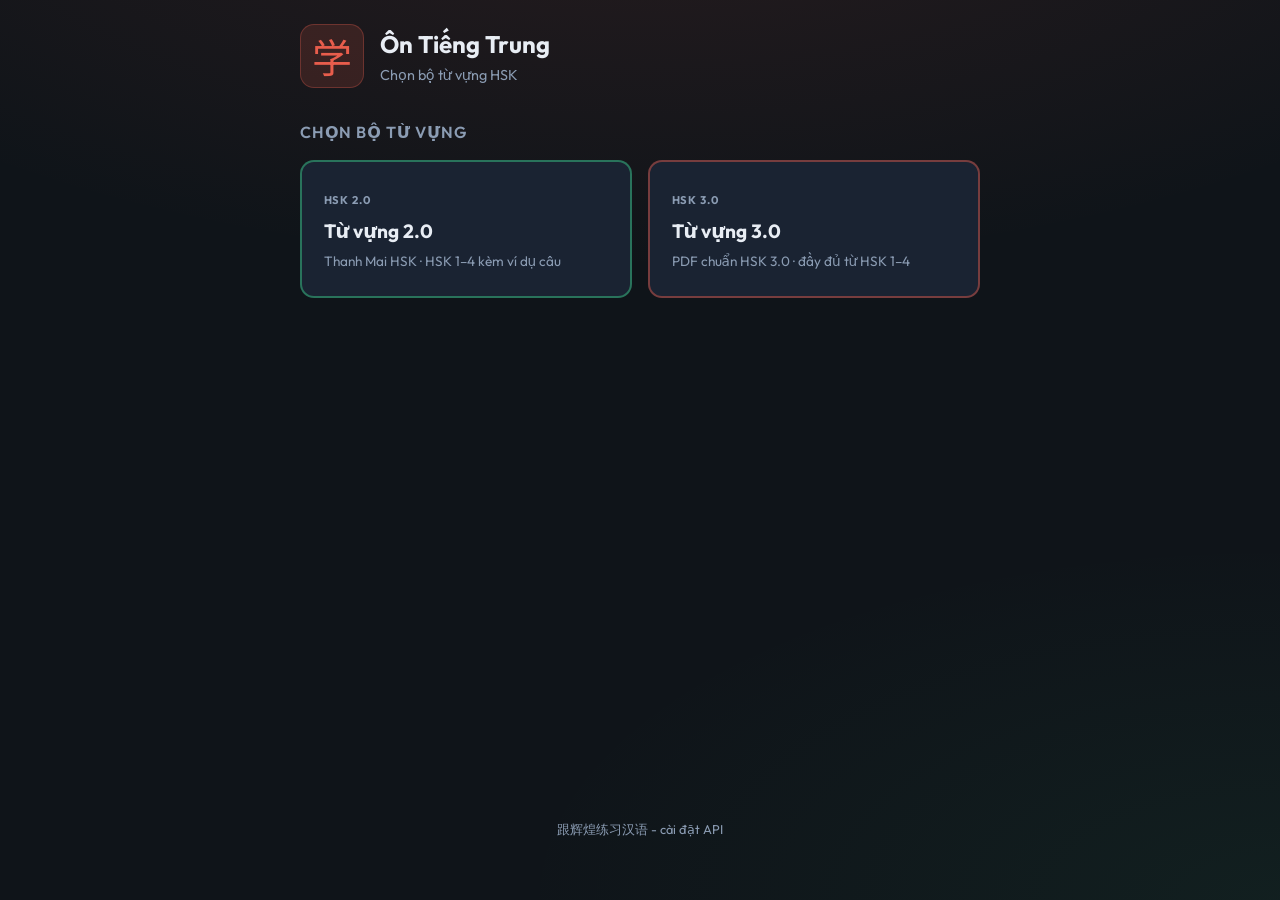
==== commit 321a4c0a: "Replace footer tagline with 跟辉煌练习汉语 across all pages. Co-authored-by: Cursor <cursoragent@cursor.com" ====
--- a/index.html
+++ b/index.html
@@ -40,7 +40,7 @@
     </main>
 
     <footer class="footer">
-      <p>Flashcard · Ví dụ · Bài test</p>
+      <p>跟辉煌练习汉语 - cài đặt API</p>
     </footer>
   </div>
 
